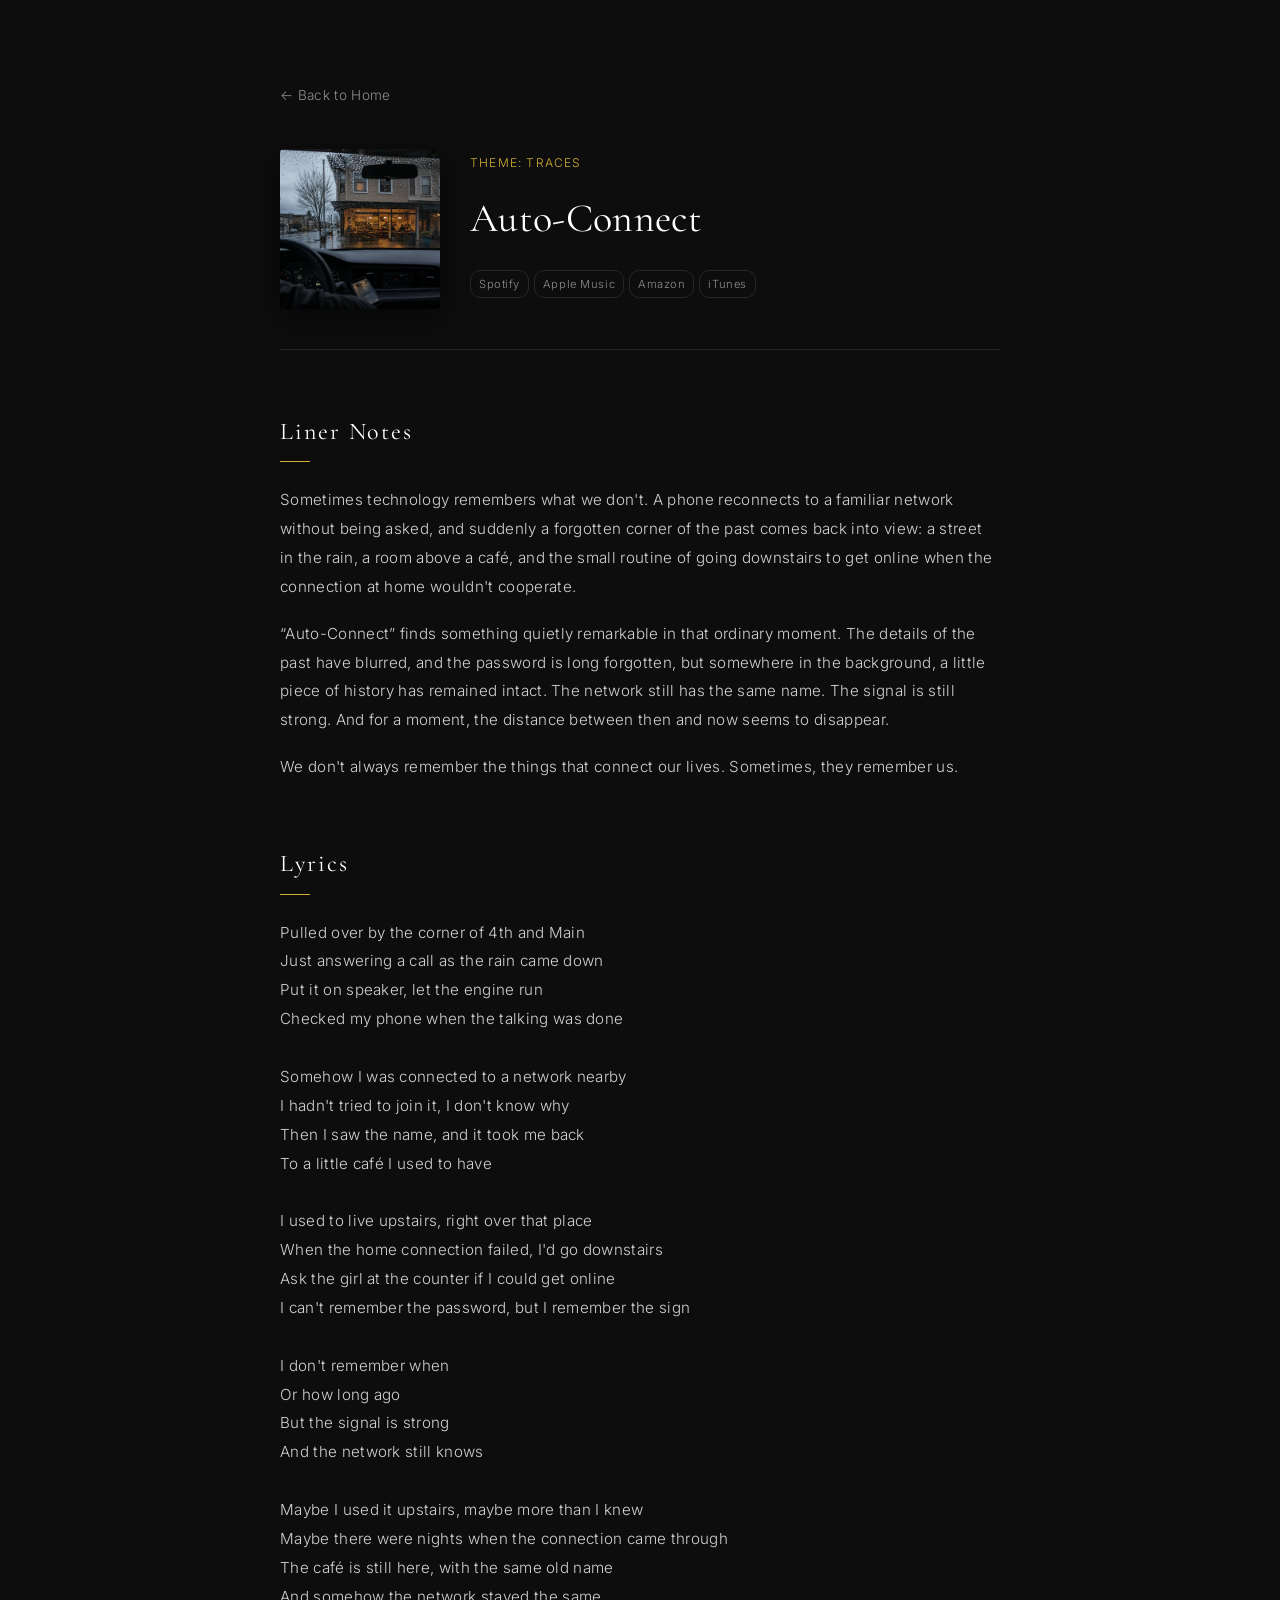
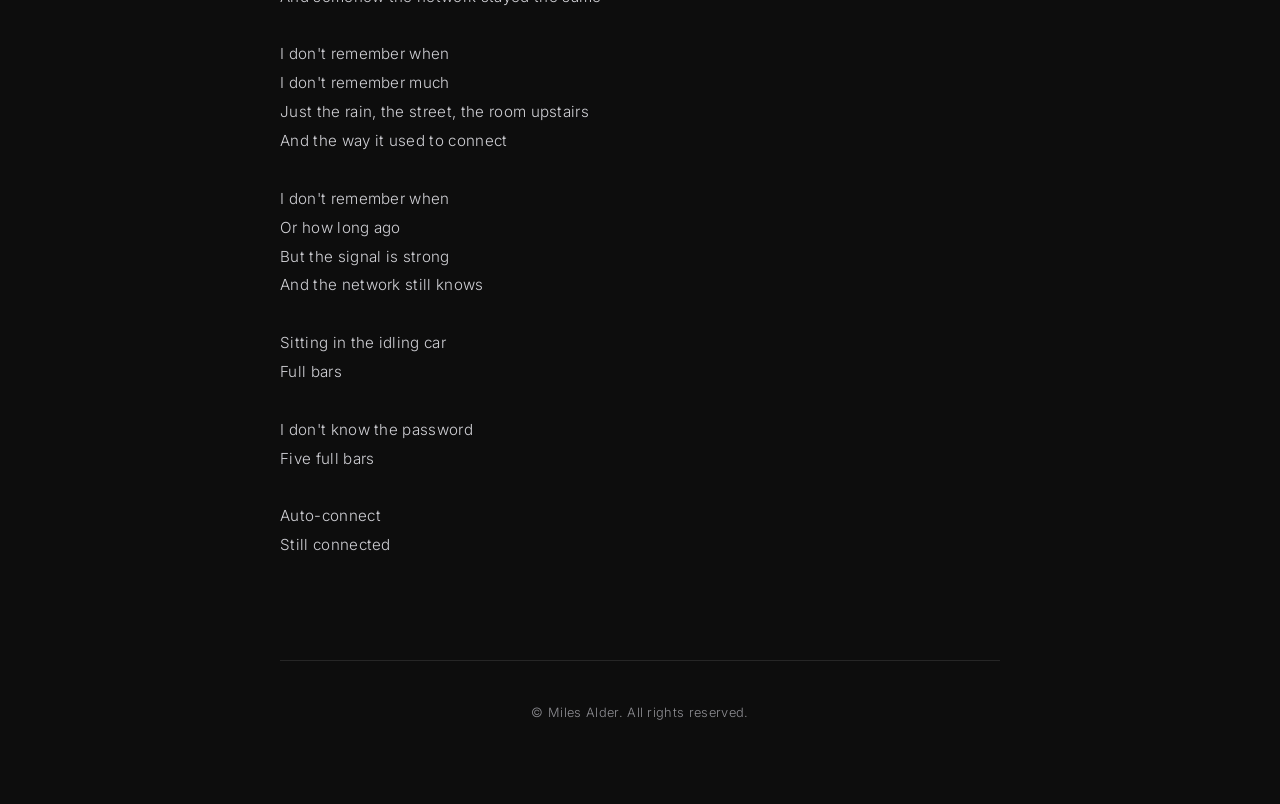
==== tracks/auto-connect.html @ d934d606 "Initial commit for Miles Alder website" ====
<!DOCTYPE html>
<html lang="en">
<head>
    <meta charset="UTF-8">
    <meta name="viewport" content="width=device-width, initial-scale=1.0">
    <title>Auto-Connect - Miles Alder</title>
    <link rel="stylesheet" href="../assets/style.css">
</head>
<body>
    <div class="container sub-page">
        <nav class="back-nav"><a href="../index.html">&larr; Back to Home</a></nav>
        
        <div class="track-detail-header">
            <img src="../assets/img/tracks/auto-connect.jpg" alt="Auto-Connect" class="detail-jacket">
            <div class="detail-info">
                <div class="detail-theme">Theme: Traces</div>
                <h1>Auto-Connect</h1>
                <div class="track-links"><a href="https://open.spotify.com/album/3jJ57GtrmkNfRyhOjfBF2G" target="_blank">Spotify</a><a href="https://music.apple.com/us/album/auto-connect-single/6801722802?uo=4" target="_blank">Apple Music</a><a href="http://www.amazon.com/gp/product/B0HFBD3982" target="_blank">Amazon</a><a href="https://music.apple.com/us/album/auto-connect-single/6801722802?uo=4&app=itunes&at=1001lry3&ct=dashboard" target="_blank">iTunes</a></div>
            </div>
        </div>

        <section class="content-section"><h2>Liner Notes</h2><div class="markdown-body"><p>Sometimes technology remembers what we don't. A phone reconnects to a familiar network without being asked, and suddenly a forgotten corner of the past comes back into view: a street in the rain, a room above a café, and the small routine of going downstairs to get online when the connection at home wouldn't cooperate.</p>
<p>“Auto-Connect” finds something quietly remarkable in that ordinary moment. The details of the past have blurred, and the password is long forgotten, but somewhere in the background, a little piece of history has remained intact. The network still has the same name. The signal is still strong. And for a moment, the distance between then and now seems to disappear.</p>
<p>We don't always remember the things that connect our lives. Sometimes, they remember us.</p></div></section>
        <section class="content-section"><h2>Lyrics</h2><pre class="lyrics-body">Pulled over by the corner of 4th and Main
Just answering a call as the rain came down
Put it on speaker, let the engine run
Checked my phone when the talking was done

Somehow I was connected to a network nearby
I hadn't tried to join it, I don't know why
Then I saw the name, and it took me back
To a little café I used to have

I used to live upstairs, right over that place
When the home connection failed, I'd go downstairs
Ask the girl at the counter if I could get online
I can't remember the password, but I remember the sign

I don't remember when
Or how long ago
But the signal is strong
And the network still knows

Maybe I used it upstairs, maybe more than I knew
Maybe there were nights when the connection came through
The café is still here, with the same old name
And somehow the network stayed the same

I don't remember when
I don't remember much
Just the rain, the street, the room upstairs
And the way it used to connect

I don't remember when
Or how long ago
But the signal is strong
And the network still knows

Sitting in the idling car
Full bars

I don't know the password
Five full bars

Auto-connect
Still connected</pre></section>

        <footer>
            &copy; Miles Alder. All rights reserved.
        </footer>
    </div>
</body>
</html>
---- assets/style.css ----
/* ==========================================
   Miles Alder Official - Modern Editorial Theme
   ========================================== */

@import url('https://fonts.googleapis.com/css2?family=Cormorant+Garamond:ital,wght@0,400;0,600;1,400&family=Inter:wght@300;400;500&display=swap');

:root {
    --bg-color: #0d0d0d;
    --text-main: #f0f0f0;
    --text-muted: #8e8e93;
    --accent-gold: #d4af37;
    --border-subtle: rgba(255, 255, 255, 0.1);
    --card-bg: rgba(255, 255, 255, 0.02);
    --card-hover: rgba(255, 255, 255, 0.04);
    --font-heading: 'Cormorant Garamond', Georgia, serif;
    --font-body: 'Inter', -apple-system, sans-serif;
    --max-width: 960px;
}

* {
    box-sizing: border-box;
    margin: 0;
    padding: 0;
}

body {
    background-color: var(--bg-color);
    color: var(--text-main);
    font-family: var(--font-body);
    font-weight: 300;
    line-height: 1.8;
    letter-spacing: 0.02em;
    padding: 80px 24px;
    -webkit-font-smoothing: antialiased;
}

.container {
    max-width: var(--max-width);
    margin: 0 auto;
}

/* Header & Artist Bio */
header {
    margin-bottom: 90px;
    border-bottom: 1px solid var(--border-subtle);
    padding-bottom: 60px;
}

.artist-title {
    font-family: var(--font-heading);
    font-size: 3.5rem;
    font-weight: 400;
    letter-spacing: 0.05em;
    margin-bottom: 24px;
    color: #ffffff;
    line-height: 1.1;
}

.bio-content {
    font-size: 1.1rem;
    color: #cccccc;
    max-width: 720px;
    margin-bottom: 30px;
}

.bio-content p {
    margin-bottom: 1.4em;
}

/* Social Links */
.social-links {
    display: flex;
    flex-wrap: wrap;
    gap: 10px;
    margin-top: 24px;
}

.social-link {
    color: var(--text-main);
    font-size: 0.8rem;
    letter-spacing: 0.08em;
    text-transform: uppercase;
    text-decoration: none;
    background: rgba(255, 255, 255, 0.03);
    border: 1px solid var(--border-subtle);
    padding: 8px 18px;
    border-radius: 20px;
    transition: all 0.2s ease;
}

.social-link:hover {
    color: #000000;
    background: var(--accent-gold);
    border-color: var(--accent-gold);
}

/* Section Headings */
section {
    margin-bottom: 100px;
}

h2 {
    font-family: var(--font-heading);
    font-size: 2rem;
    font-weight: 400;
    letter-spacing: 0.08em;
    color: #ffffff;
    margin-bottom: 40px;
    position: relative;
    display: inline-block;
}

h2::after {
    content: '';
    display: block;
    width: 30px;
    height: 1px;
    background: var(--accent-gold);
    margin-top: 8px;
}

/* News Section */
.news-list {
    display: flex;
    flex-direction: column;
    gap: 16px;
}

.news-item {
    display: grid;
    grid-template-columns: 120px 90px 1fr;
    align-items: center;
    padding: 14px 18px;
    background: var(--card-bg);
    border: 1px solid var(--border-subtle);
    border-radius: 4px;
    font-size: 0.9rem;
    transition: background 0.2s;
}

.news-item:hover {
    background: var(--card-hover);
}

.news-date {
    color: var(--text-muted);
    font-size: 0.85rem;
}

.news-category {
    font-size: 0.7rem;
    letter-spacing: 0.1em;
    text-transform: uppercase;
    color: var(--accent-gold);
    border: 1px solid rgba(212, 175, 55, 0.3);
    padding: 2px 8px;
    border-radius: 20px;
    width: fit-content;
}

.news-title a {
    color: var(--text-main);
    text-decoration: none;
}

.news-title a:hover {
    color: var(--accent-gold);
}

/* Discography / Theme Block */
.theme-block {
    margin-bottom: 80px;
    background: var(--card-bg);
    border: 1px solid var(--border-subtle);
    border-radius: 8px;
    padding: 40px;
}

.theme-header {
    display: grid;
    grid-template-columns: 140px 1fr;
    gap: 32px;
    align-items: center;
    margin-bottom: 40px;
    padding-bottom: 24px;
    border-bottom: 1px solid var(--border-subtle);
}

.theme-jacket {
    width: 140px;
    height: 140px;
    object-fit: cover;
    border-radius: 4px;
    box-shadow: 0 10px 30px rgba(0,0,0,0.5);
}

.theme-info h3 {
    font-family: var(--font-heading);
    font-size: 2.2rem;
    font-weight: 400;
    color: #ffffff;
    margin-bottom: 8px;
}

.theme-desc {
    font-size: 0.95rem;
    color: var(--text-muted);
    margin-bottom: 16px;
    max-width: 600px;
}

.theme-link {
    display: inline-block;
    font-size: 0.8rem;
    letter-spacing: 0.08em;
    text-transform: uppercase;
    color: var(--accent-gold);
    text-decoration: none;
    border: 1px solid rgba(212, 175, 55, 0.4);
    padding: 6px 16px;
    border-radius: 20px;
    transition: all 0.2s;
}

.theme-link:hover {
    background: var(--accent-gold);
    color: #000000;
}

/* Tracks Grid: 横3列固定 */
.tracks-grid {
    display: grid;
    grid-template-columns: repeat(3, 1fr);
    gap: 20px;
}

.track-card {
    background: rgba(0, 0, 0, 0.2);
    border: 1px solid var(--border-subtle);
    padding: 16px;
    border-radius: 6px;
    display: flex;
    flex-direction: column;
    justify-content: space-between;
    transition: transform 0.2s, background 0.2s, border-color 0.2s;
}

.track-card:hover {
    transform: translateY(-4px);
    background: var(--card-hover);
    border-color: rgba(255, 255, 255, 0.2);
}

.track-jacket-wrapper {
    width: 100%;
    aspect-ratio: 1 / 1;
    overflow: hidden;
    border-radius: 4px;
    margin-bottom: 12px;
}

.track-jacket {
    width: 100%;
    height: 100%;
    object-fit: cover;
    transition: transform 0.4s ease;
}

.track-card:hover .track-jacket {
    transform: scale(1.04);
}

.track-title {
    font-family: var(--font-heading);
    font-size: 1.15rem;
    font-weight: 600;
    color: #ffffff;
    margin-bottom: 10px;
    line-height: 1.3;
}

.track-links {
    display: flex;
    flex-wrap: wrap;
    gap: 5px;
    margin-bottom: 8px;
}

.track-links a {
    color: var(--text-muted);
    font-size: 0.7rem;
    letter-spacing: 0.05em;
    text-decoration: none;
    border: 1px solid var(--border-subtle);
    padding: 3px 8px;
    border-radius: 10px;
    transition: all 0.2s;
}

.track-links a:hover {
    color: #ffffff;
    border-color: rgba(255, 255, 255, 0.4);
    background: rgba(255, 255, 255, 0.05);
}

/* トラックカード内のドキュメントリンク（Notes/Lyrics/Page） */
.track-docs {
    display: flex;
    flex-wrap: wrap;
    gap: 5px;
    margin-top: auto;
    border-top: 1px solid var(--border-subtle);
    padding-top: 10px;
}

.modal-trigger, .perm-link {
    background: transparent;
    color: var(--accent-gold);
    font-size: 0.7rem;
    letter-spacing: 0.05em;
    text-decoration: none;
    border: 1px solid rgba(212, 175, 55, 0.3);
    padding: 3px 8px;
    border-radius: 10px;
    cursor: pointer;
    transition: all 0.2s;
}

.modal-trigger:hover, .perm-link:hover {
    background: var(--accent-gold);
    color: #000000;
}

.perm-link {
    color: var(--text-muted);
    border-color: var(--border-subtle);
}

.perm-link:hover {
    color: #fff;
    background: rgba(255, 255, 255, 0.1);
}

/* モーダルウィンドウのスタイル */
.modal-overlay {
    position: fixed;
    top: 0;
    left: 0;
    width: 100%;
    height: 100%;
    background: rgba(0, 0, 0, 0.85);
    backdrop-filter: blur(5px);
    display: flex;
    justify-content: center;
    align-items: center;
    opacity: 0;
    visibility: hidden;
    transition: opacity 0.3s ease, visibility 0.3s ease;
    z-index: 1000;
    padding: 20px;
}

.modal-overlay.active {
    opacity: 1;
    visibility: visible;
}

.modal-content {
    background: #141414;
    border: 1px solid var(--border-subtle);
    border-radius: 8px;
    max-width: 680px;
    width: 100%;
    max-height: 85vh;
    overflow-y: auto;
    padding: 40px;
    position: relative;
    box-shadow: 0 20px 50px rgba(0,0,0,0.8);
}

.modal-close {
    position: absolute;
    top: 20px;
    right: 20px;
    background: none;
    border: none;
    color: var(--text-muted);
    font-size: 1.8rem;
    cursor: pointer;
    transition: color 0.2s;
}

.modal-close:hover {
    color: #fff;
}

.modal-subtitle {
    font-size: 0.75rem;
    letter-spacing: 0.15em;
    text-transform: uppercase;
    color: var(--accent-gold);
    display: block;
    margin-bottom: 8px;
}

.modal-content h3 {
    font-family: var(--font-heading);
    font-size: 2rem;
    font-weight: 400;
    color: #fff;
    margin-bottom: 24px;
    border-bottom: 1px solid var(--border-subtle);
    padding-bottom: 12px;
}

/* Markdown & Lyrics Formatting in Modal & Subpages */
.markdown-body p, .lyrics-body {
    font-size: 0.95rem;
    color: #d1d1d6;
    margin-bottom: 1.2em;
    line-height: 1.9;
}

.lyrics-body {
    white-space: pre-wrap;
    font-family: var(--font-body);
}

/* 個別トラックページ (Subpage) のスタイル */
.container.sub-page {
    max-width: 720px;
}

.back-nav {
    margin-bottom: 40px;
}

.back-nav a {
    color: var(--text-muted);
    text-decoration: none;
    font-size: 0.85rem;
    transition: color 0.2s;
}

.back-nav a:hover {
    color: var(--accent-gold);
}

.track-detail-header {
    display: flex;
    gap: 30px;
    align-items: center;
    margin-bottom: 60px;
    border-bottom: 1px solid var(--border-subtle);
    padding-bottom: 40px;
}

.detail-jacket {
    width: 160px;
    height: 160px;
    object-fit: cover;
    border-radius: 4px;
    box-shadow: 0 10px 30px rgba(0,0,0,0.5);
}

.detail-theme {
    font-size: 0.75rem;
    letter-spacing: 0.1em;
    text-transform: uppercase;
    color: var(--accent-gold);
    margin-bottom: 8px;
}

.track-detail-header h1 {
    font-family: var(--font-heading);
    font-size: 2.5rem;
    font-weight: 400;
    color: #fff;
    margin-bottom: 16px;
}

.content-section {
    margin-bottom: 60px;
}

.content-section h2 {
    font-size: 1.5rem;
    margin-bottom: 24px;
}

/* Responsive */
@media (max-width: 768px) {
    .tracks-grid {
        grid-template-columns: repeat(2, 1fr);
    }
    .track-detail-header {
        flex-direction: column;
        text-align: center;
    }
}

@media (max-width: 480px) {
    .tracks-grid {
        grid-template-columns: 1fr;
    }
}

/* Footer */
footer {
    text-align: center;
    font-size: 0.8rem;
    color: var(--text-muted);
    border-top: 1px solid var(--border-subtle);
    padding-top: 40px;
    margin-top: 100px;
}
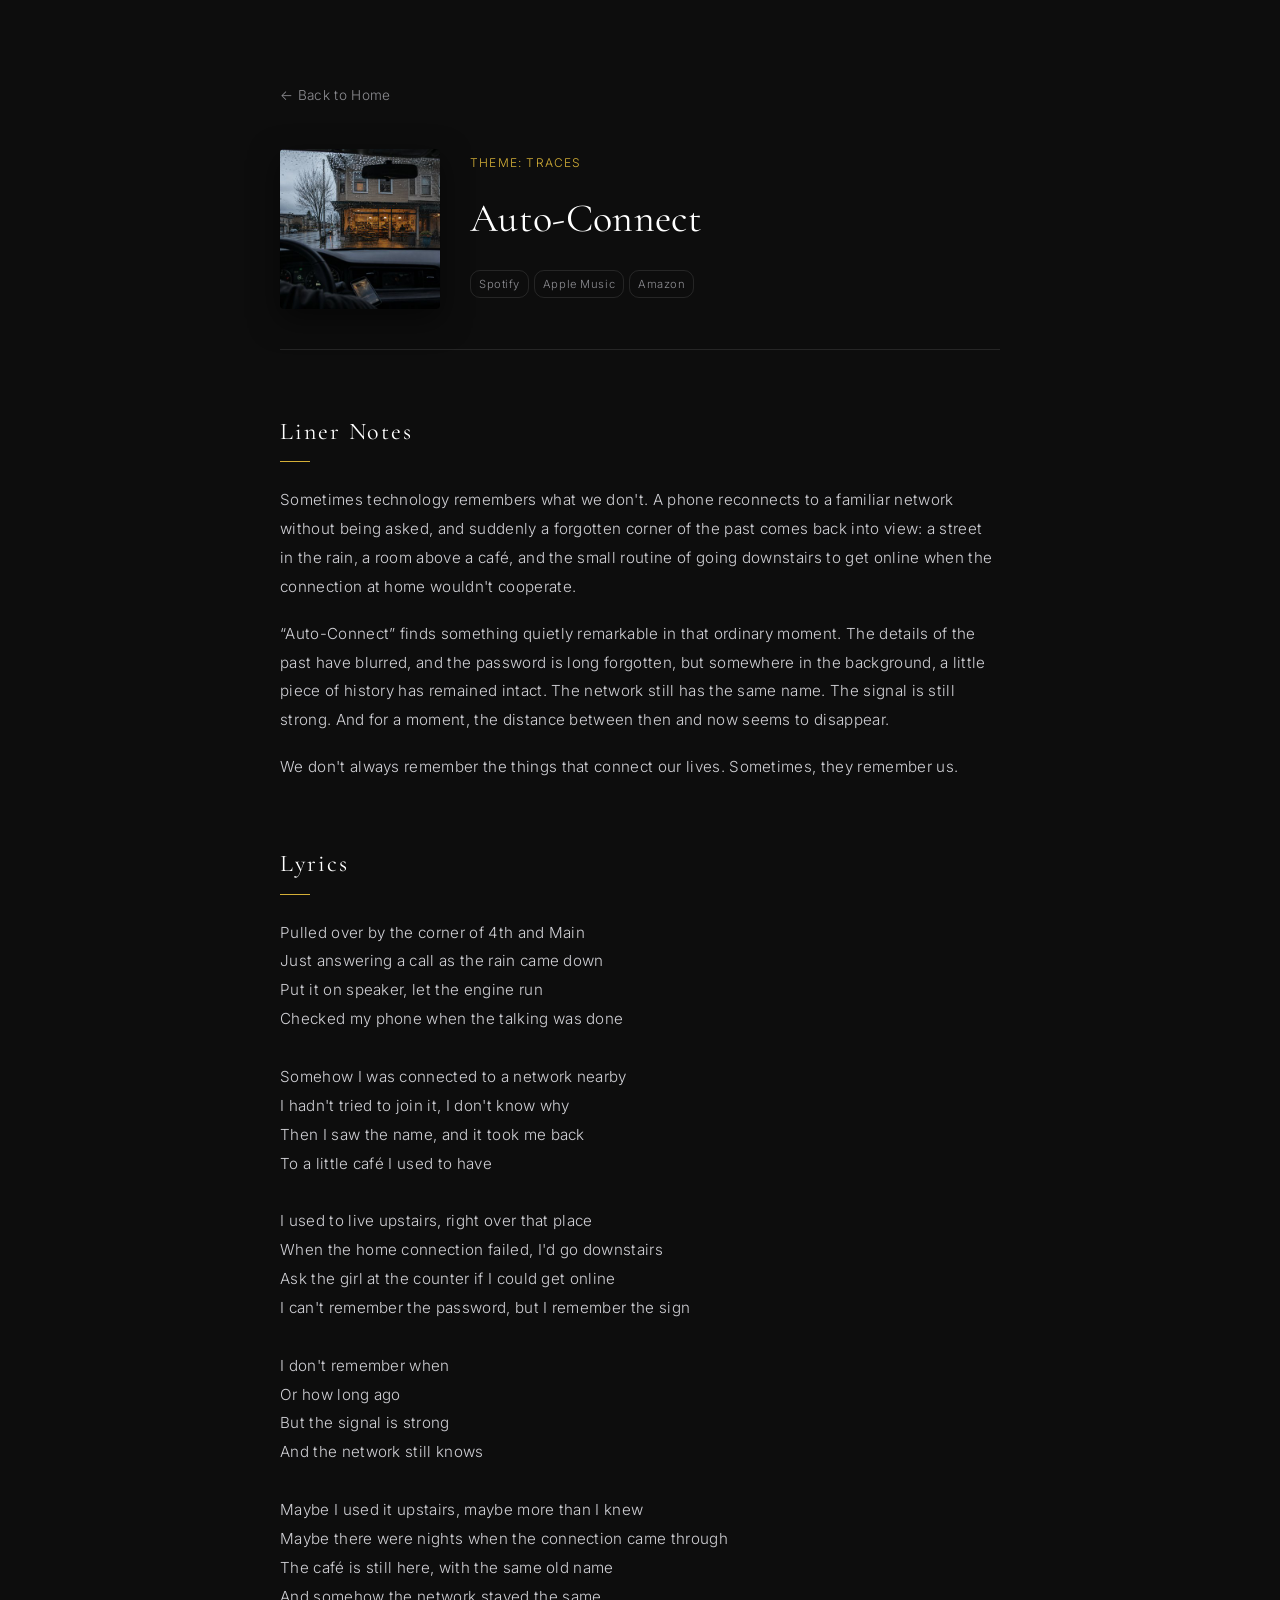
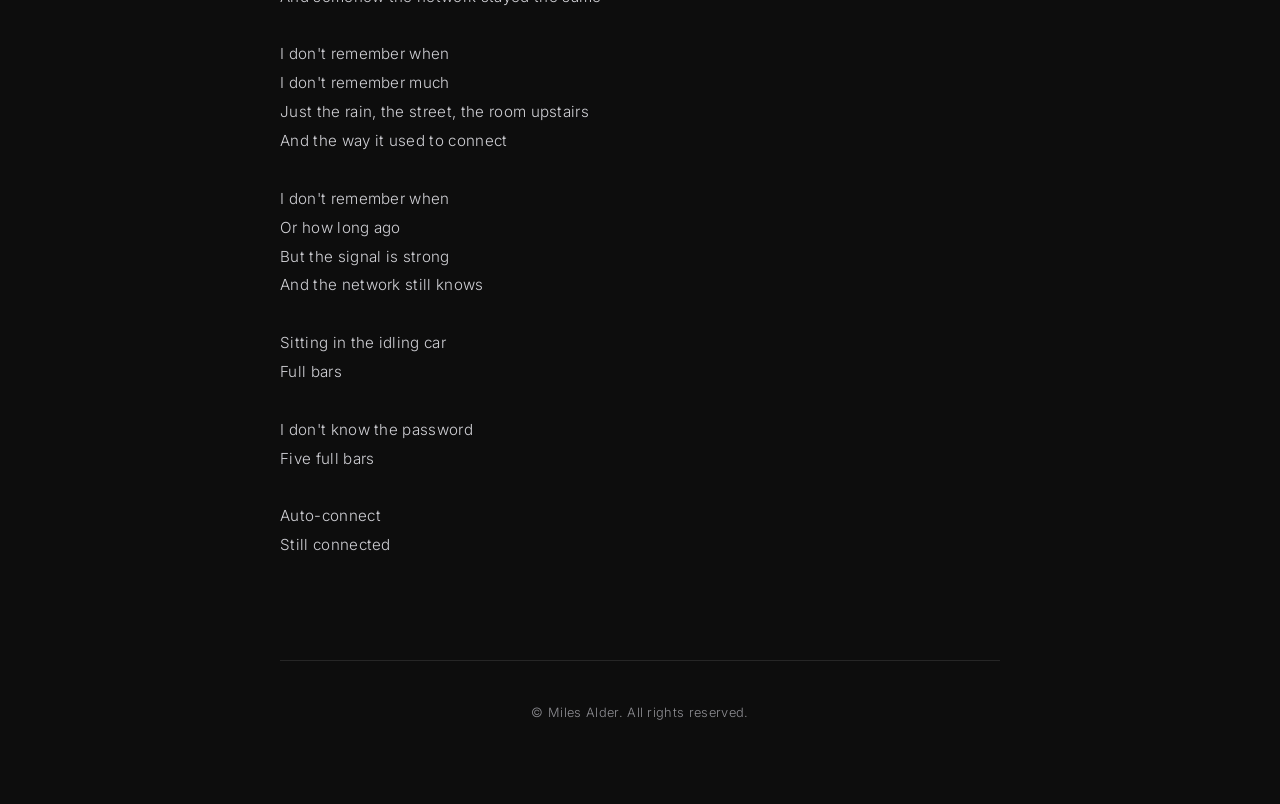
==== commit fc0c7a1f: "Update site content" ====
--- a/tracks/auto-connect.html
+++ b/tracks/auto-connect.html
@@ -15,7 +15,7 @@
             <div class="detail-info">
                 <div class="detail-theme">Theme: Traces</div>
                 <h1>Auto-Connect</h1>
-                <div class="track-links"><a href="https://open.spotify.com/album/3jJ57GtrmkNfRyhOjfBF2G" target="_blank">Spotify</a><a href="https://music.apple.com/us/album/auto-connect-single/6801722802?uo=4" target="_blank">Apple Music</a><a href="http://www.amazon.com/gp/product/B0HFBD3982" target="_blank">Amazon</a><a href="https://music.apple.com/us/album/auto-connect-single/6801722802?uo=4&app=itunes&at=1001lry3&ct=dashboard" target="_blank">iTunes</a></div>
+                <div class="track-links"><a href="https://open.spotify.com/album/3jJ57GtrmkNfRyhOjfBF2G" target="_blank">Spotify</a><a href="https://music.apple.com/us/album/auto-connect-single/6801722802" target="_blank">Apple Music</a><a href="https://www.amazon.com/music/player/albums/B0HFBD3982" target="_blank">Amazon</a></div>
             </div>
         </div>
 
